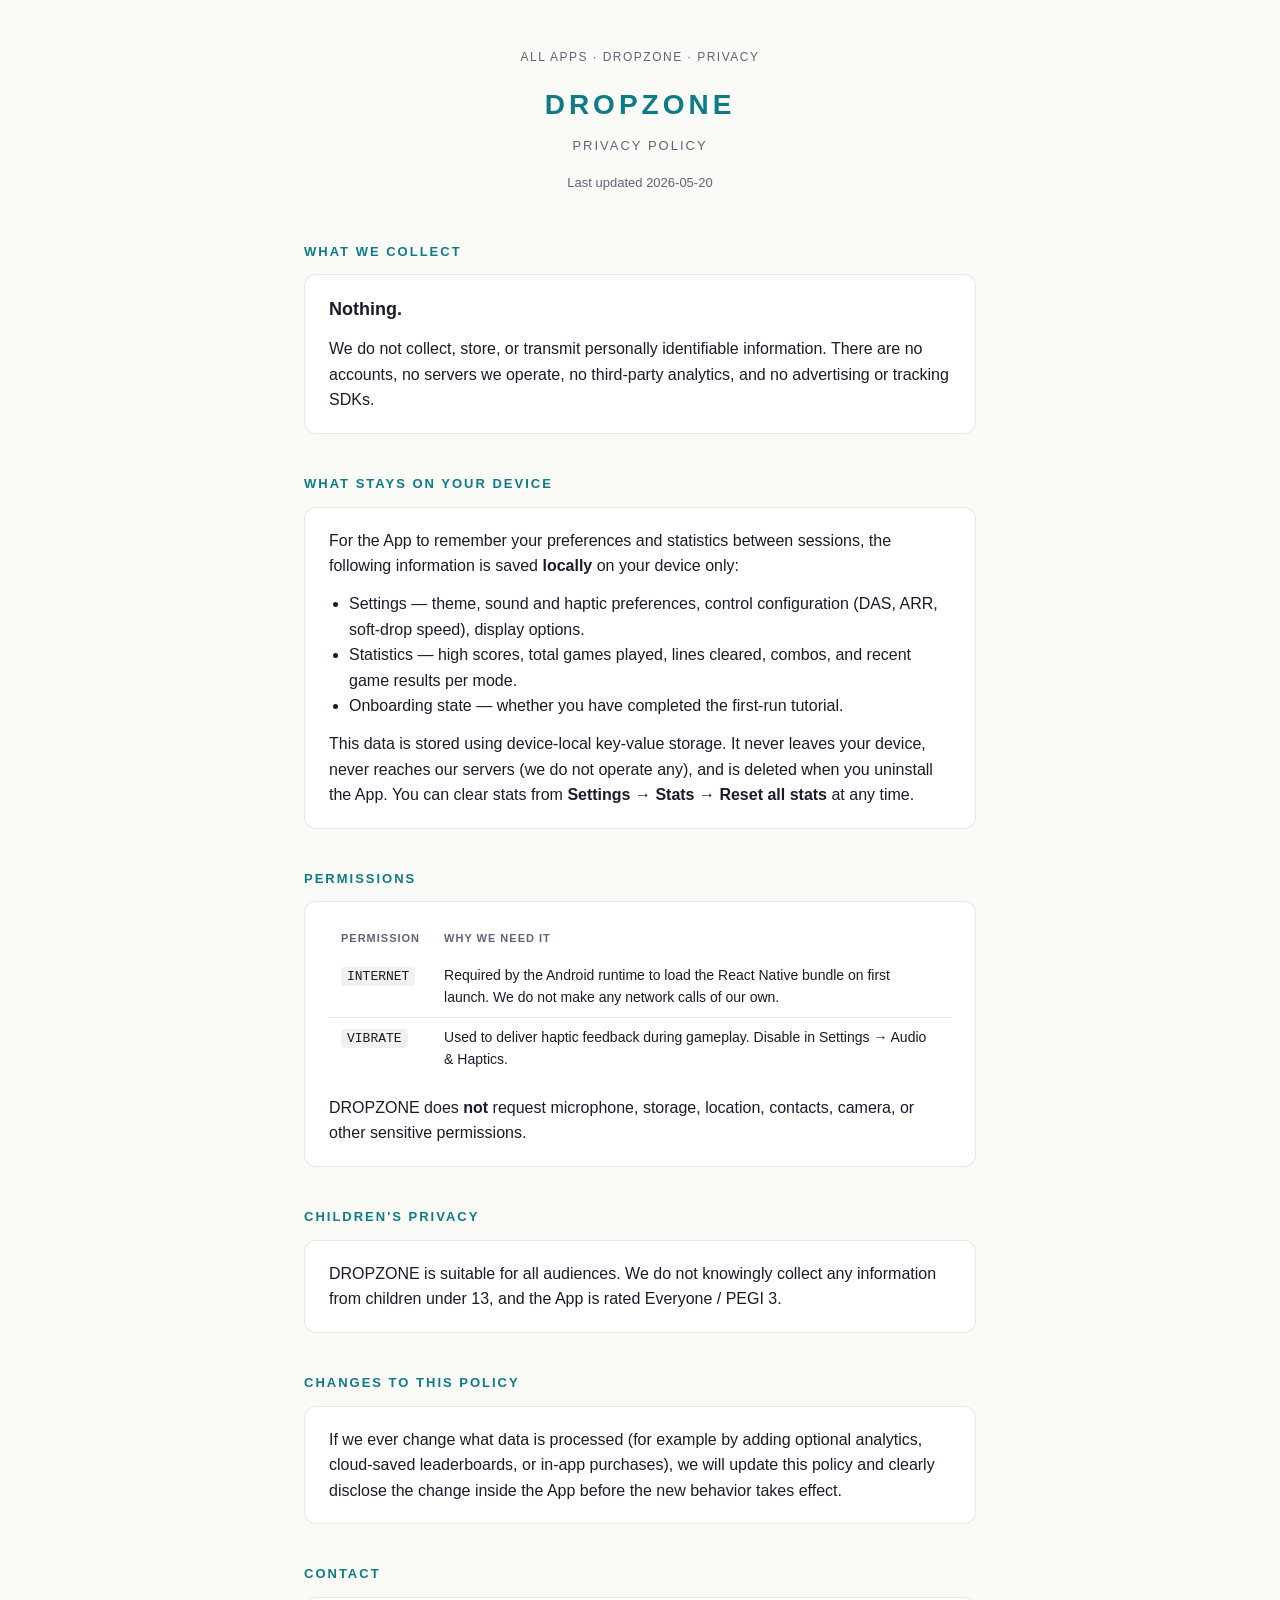
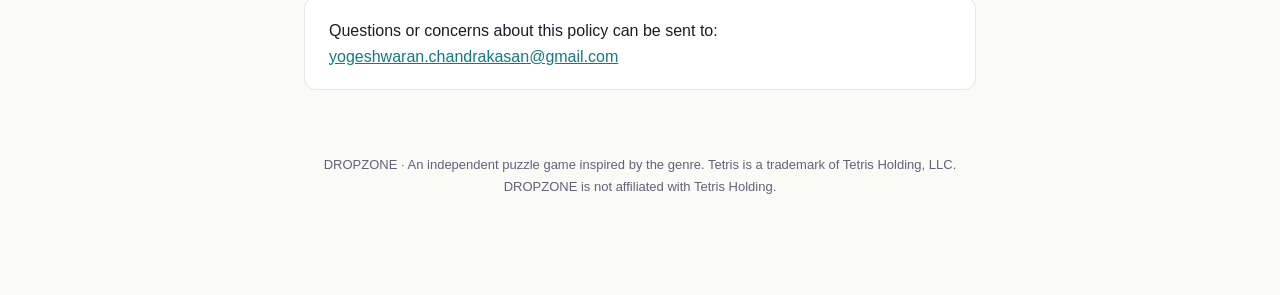
==== dropzone/privacy.html @ 6e0c2563 "initial: privacy policy hosting for apps by Yogeshwaran Chandrakasan Multi-app legal pages structure" ====
<!doctype html>
<html lang="en">
  <head>
    <meta charset="utf-8" />
    <meta name="viewport" content="width=device-width, initial-scale=1" />
    <meta name="robots" content="index,follow" />
    <title>DROPZONE — Privacy Policy</title>
    <meta
      name="description"
      content="DROPZONE collects no data. Everything stays on your device."
    />
    <link rel="stylesheet" href="../_shared/style.css" />
  </head>
  <body>
    <main>
      <header>
        <div class="crumbs">
          <a href="../">All apps</a> · <a href="./">DROPZONE</a> · Privacy
        </div>
        <h1>DROPZONE</h1>
        <p class="subtitle">Privacy Policy</p>
      </header>

      <p class="last-updated">Last updated 2026-05-20</p>

      <h2>What we collect</h2>
      <section>
        <p style="font-weight: 600; font-size: 18px">Nothing.</p>
        <p>
          We do not collect, store, or transmit personally identifiable
          information. There are no accounts, no servers we operate, no
          third-party analytics, and no advertising or tracking SDKs.
        </p>
      </section>

      <h2>What stays on your device</h2>
      <section>
        <p>
          For the App to remember your preferences and statistics between
          sessions, the following information is saved <strong>locally</strong>
          on your device only:
        </p>
        <ul>
          <li>Settings — theme, sound and haptic preferences, control
            configuration (DAS, ARR, soft-drop speed), display options.</li>
          <li>Statistics — high scores, total games played, lines cleared,
            combos, and recent game results per mode.</li>
          <li>Onboarding state — whether you have completed the first-run
            tutorial.</li>
        </ul>
        <p>
          This data is stored using device-local key-value storage. It never
          leaves your device, never reaches our servers (we do not operate
          any), and is deleted when you uninstall the App. You can clear
          stats from <strong>Settings → Stats → Reset all stats</strong> at
          any time.
        </p>
      </section>

      <h2>Permissions</h2>
      <section>
        <table>
          <thead>
            <tr>
              <th>Permission</th>
              <th>Why we need it</th>
            </tr>
          </thead>
          <tbody>
            <tr>
              <td><code>INTERNET</code></td>
              <td>
                Required by the Android runtime to load the React Native
                bundle on first launch. We do not make any network calls of
                our own.
              </td>
            </tr>
            <tr>
              <td><code>VIBRATE</code></td>
              <td>
                Used to deliver haptic feedback during gameplay. Disable in
                Settings → Audio &amp; Haptics.
              </td>
            </tr>
          </tbody>
        </table>
        <p style="margin-top: 16px">
          DROPZONE does <strong>not</strong> request microphone, storage,
          location, contacts, camera, or other sensitive permissions.
        </p>
      </section>

      <h2>Children's privacy</h2>
      <section>
        <p>
          DROPZONE is suitable for all audiences. We do not knowingly collect
          any information from children under 13, and the App is rated
          Everyone / PEGI 3.
        </p>
      </section>

      <h2>Changes to this policy</h2>
      <section>
        <p>
          If we ever change what data is processed (for example by adding
          optional analytics, cloud-saved leaderboards, or in-app purchases),
          we will update this policy and clearly disclose the change inside
          the App before the new behavior takes effect.
        </p>
      </section>

      <h2>Contact</h2>
      <section>
        <p>
          Questions or concerns about this policy can be sent to:<br />
          <a href="mailto:yogeshwaran.chandrakasan@gmail.com">
            yogeshwaran.chandrakasan@gmail.com
          </a>
        </p>
      </section>

      <footer>
        DROPZONE · An independent puzzle game inspired by the genre. Tetris
        is a trademark of Tetris Holding, LLC. DROPZONE is not affiliated
        with Tetris Holding.
      </footer>
    </main>
  </body>
</html>
---- _shared/style.css ----
/*
  Shared styles for every legal page in the policies repo.
  Light/dark aware via prefers-color-scheme. Self-contained — no
  external fonts, no JS, no analytics.
*/

:root {
  color-scheme: light dark;
  --bg: #fafaf7;
  --surface: #ffffff;
  --text: #1b1b2a;
  --muted: #62627a;
  --accent: #0e7c86;
  --border: rgba(20, 20, 30, 0.1);
  --code-bg: #f1f1ed;
}

@media (prefers-color-scheme: dark) {
  :root {
    --bg: #050510;
    --surface: #12121f;
    --text: #f0f0f5;
    --muted: #a0a0b8;
    --accent: #00f0ff;
    --border: rgba(255, 255, 255, 0.08);
    --code-bg: #1a1a2e;
  }
}

* {
  box-sizing: border-box;
}

html,
body {
  margin: 0;
  padding: 0;
  background: var(--bg);
  color: var(--text);
  font-family:
    -apple-system,
    BlinkMacSystemFont,
    "Segoe UI",
    Roboto,
    Inter,
    sans-serif;
  line-height: 1.6;
}

main {
  max-width: 720px;
  margin: 0 auto;
  padding: 48px 24px 96px;
}

header {
  text-align: center;
  margin-bottom: 48px;
}

header .crumbs {
  font-size: 12px;
  letter-spacing: 1.5px;
  text-transform: uppercase;
  color: var(--muted);
  margin-bottom: 16px;
}

header .crumbs a {
  color: var(--muted);
  text-decoration: none;
}

header .crumbs a:hover {
  color: var(--accent);
}

header h1 {
  font-size: 28px;
  letter-spacing: 4px;
  margin: 0 0 8px;
  color: var(--accent);
}

header p.subtitle {
  margin: 0;
  color: var(--muted);
  font-size: 13px;
  letter-spacing: 2px;
  text-transform: uppercase;
}

p.last-updated {
  text-align: center;
  color: var(--muted);
  font-size: 13px;
  margin: -32px 0 48px;
}

h2 {
  font-size: 13px;
  letter-spacing: 2px;
  text-transform: uppercase;
  color: var(--accent);
  margin: 32px 0 12px;
}

section {
  background: var(--surface);
  border: 1px solid var(--border);
  border-radius: 12px;
  padding: 20px 24px;
}

section + h2 {
  margin-top: 40px;
}

p {
  margin: 0 0 12px;
}

p:last-child {
  margin-bottom: 0;
}

ul {
  margin: 0 0 12px;
  padding-left: 20px;
}

table {
  width: 100%;
  border-collapse: collapse;
  font-size: 14px;
}

th,
td {
  text-align: left;
  padding: 8px 12px;
  border-bottom: 1px solid var(--border);
  vertical-align: top;
}

th {
  color: var(--muted);
  font-weight: 600;
  letter-spacing: 1px;
  text-transform: uppercase;
  font-size: 11px;
}

tr:last-child td,
tr:last-child th {
  border-bottom: 0;
}

code {
  background: var(--code-bg);
  padding: 2px 6px;
  border-radius: 4px;
  font-size: 13px;
  font-family: "SF Mono", Menlo, Consolas, monospace;
}

a {
  color: var(--accent);
}

footer {
  margin-top: 64px;
  text-align: center;
  color: var(--muted);
  font-size: 13px;
  line-height: 1.7;
}

.apps-grid {
  display: grid;
  gap: 16px;
  margin-top: 32px;
}

.app-card {
  display: block;
  padding: 20px 24px;
  background: var(--surface);
  border: 1px solid var(--border);
  border-radius: 12px;
  text-decoration: none;
  color: inherit;
  transition: border-color 120ms ease;
}

.app-card:hover {
  border-color: var(--accent);
}

.app-card .name {
  display: block;
  font-size: 18px;
  font-weight: 600;
  color: var(--accent);
  margin-bottom: 4px;
}

.app-card .meta {
  color: var(--muted);
  font-size: 13px;
}
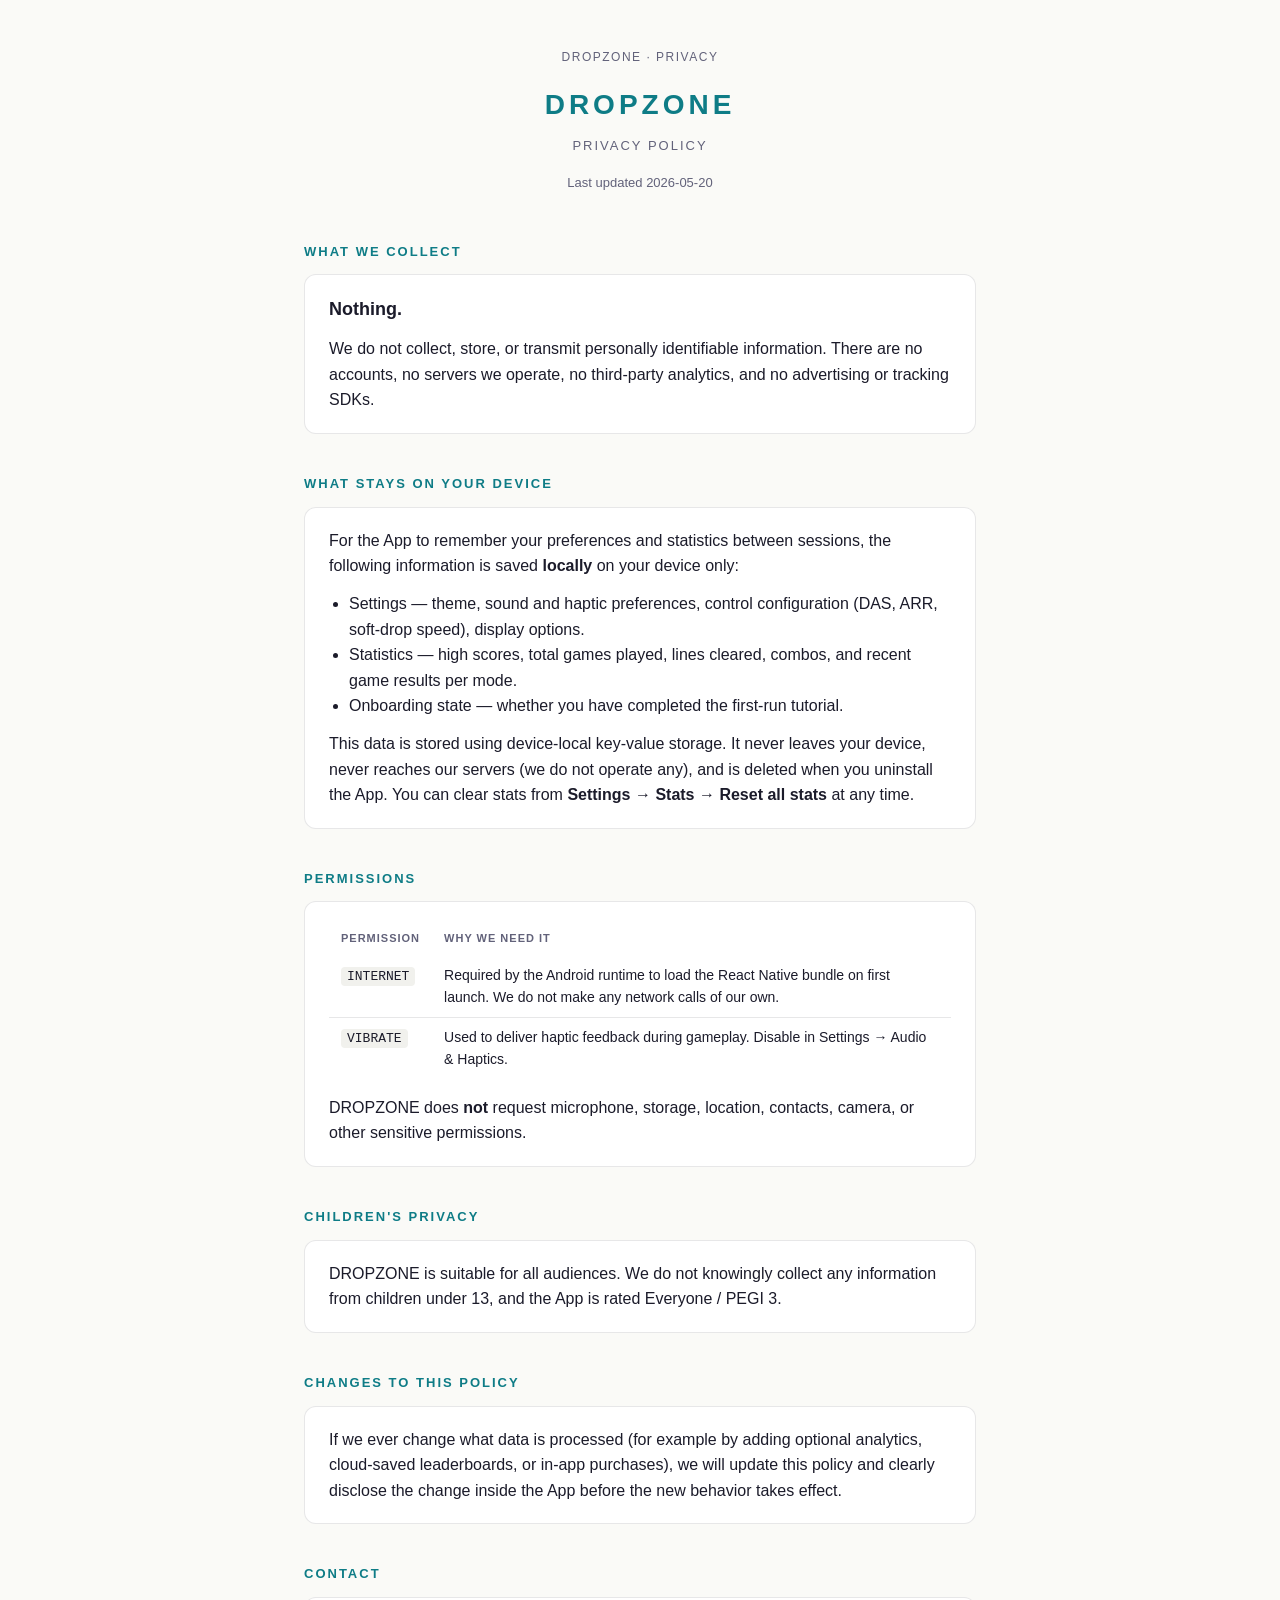
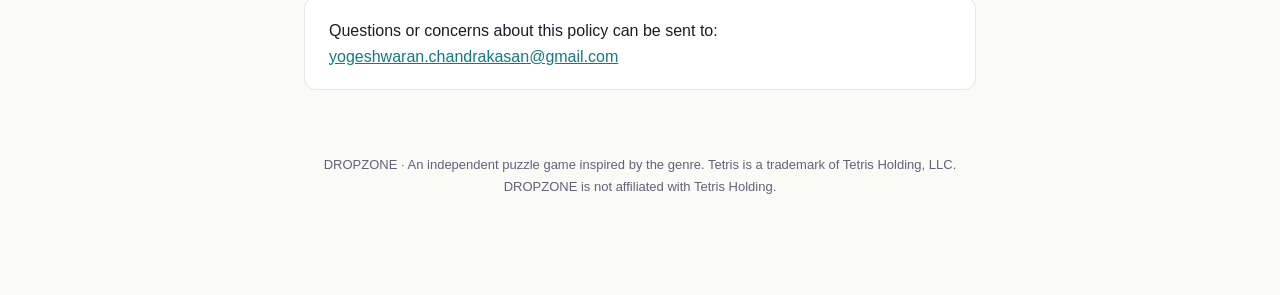
==== commit 907c1c0e: "fix(dropzone): drop "All apps" cross-links — each app stays scoped Removed the "All apps" footer lin" ====
--- a/dropzone/privacy.html
+++ b/dropzone/privacy.html
@@ -15,7 +15,7 @@
     <main>
       <header>
         <div class="crumbs">
-          <a href="../">All apps</a> · <a href="./">DROPZONE</a> · Privacy
+          <a href="./">DROPZONE</a> · Privacy
         </div>
         <h1>DROPZONE</h1>
         <p class="subtitle">Privacy Policy</p>
